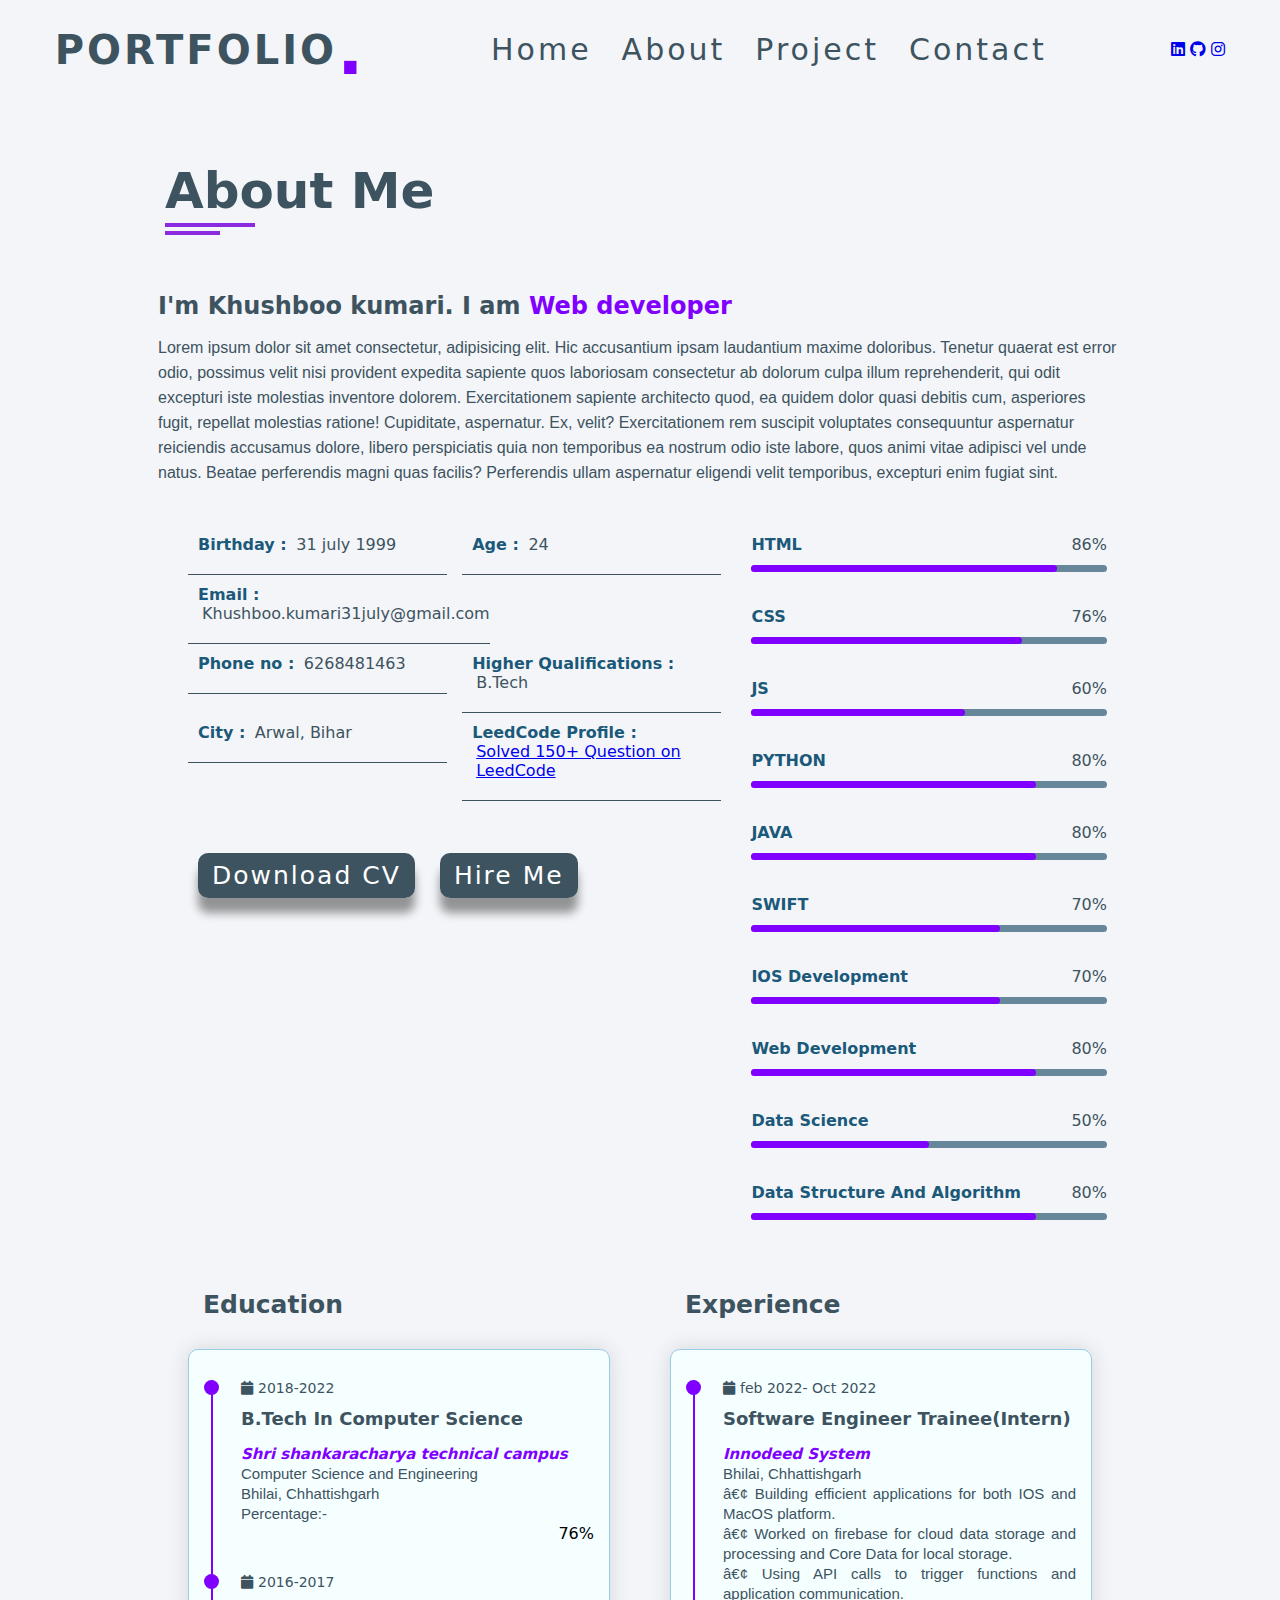
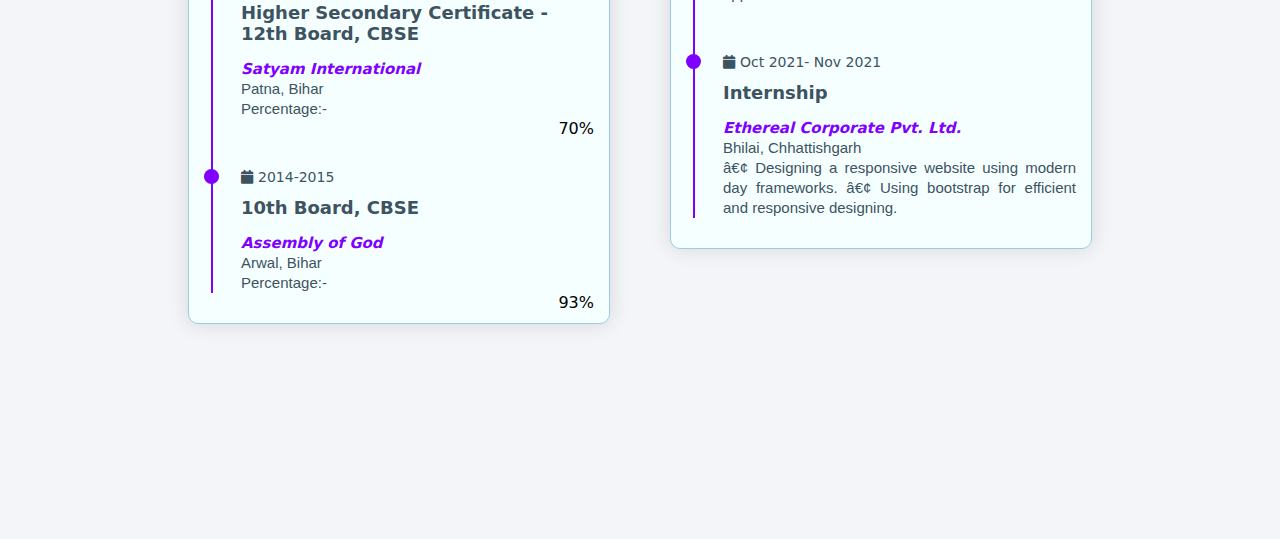
==== about.html @ 5946828c "index.html is main file. this is my portfolio" ====
<!DOCTYPE html>
<html lang ="en">
    <head>
        <meta charset=""UTF-8>
        <link rel="stylesheet" href="aboutstyle.css">
        <link rel="stylesheet" href="https://cdnjs.cloudflare.com/ajax/libs/font-awesome/6.4.0/css/all.min.css">
        <title> Personal Portfolio Website </title>
    </head>
 <body>
    <div class="container">
        <nav>
            <div class="logo">Portfolio<b>.</b></div>
            <ul class="navItems">
                <li><a href="./index.html">Home</a></li>
                <li><a href="./about.html">About</a></li>
                <li><a href="./project.html">Project</a></li>
                <li><a href="./contact.html">Contact</a></li>
                
            </ul>
            <div class="links">
                <a href="https://www.linkedin.com/in/khushboo-kumari-691ba51a3/"><i class="fab fa-linkedin"></i></a>
                <a href="https://github.com/Khushboo9636"><i class="fab fa-github"></i></a>
                <a href="https://www.instagram.com/khushi_k.h.u.s.h/"><i class="fab fa-instagram"></i></a>
   
               
            </div>
        </nav>
        <div class="wrapper">
          <section class="about section">
             <div class="container">
                <div class="row">
                 <div class="section-title">
                <h2>About Me</h2>
              </div>
              </div>
              <div class="row">
                <div class="about-content padd-15">
                   <div class="row">
                    <div class="about-text padd-15">
                        <h3>I'm Khushboo kumari. I am <span>Web developer</span></h3>
                        <p>Lorem ipsum dolor sit amet consectetur, adipisicing elit. Hic accusantium ipsam laudantium maxime doloribus. Tenetur quaerat est error odio, possimus velit nisi provident expedita sapiente quos laboriosam consectetur ab dolorum culpa illum reprehenderit, qui odit excepturi iste molestias inventore dolorem. Exercitationem sapiente architecto quod, ea quidem dolor quasi debitis cum, asperiores fugit, repellat molestias ratione! Cupiditate, aspernatur. Ex, velit? Exercitationem rem suscipit voluptates consequuntur aspernatur reiciendis accusamus dolore, libero perspiciatis quia non temporibus ea nostrum odio iste labore, quos animi vitae adipisci vel unde natus. Beatae perferendis magni quas facilis? Perferendis ullam aspernatur eligendi velit temporibus, excepturi enim fugiat sint.</p>
                    </div>
                   </div>
                   <div class="row">
                    <div class="personal-info">
                        <div class="row">
                            <div class="info-item">
                                <p>Birthday : <span>31 july 1999</span></p>
                            </div>
                            <div class="info-item">
                                <p>Age : <span>24</span></p>
                            </div>
                            <div class="info-item">
                                <p>Email : <span>Khushboo.kumari31july@gmail.com</span></p>
                            </div>
                            <div class="info-item">
                                <p>Phone no : <span>6268481463</span></p>
                            </div>
                            <div class="info-item">
                                <p>Higher Qualifications : <span>B.Tech</span></p>
                            </div>
                            <div class="info-item">
                                <p>City : <span>Arwal, Bihar</span></p>
                            </div>
                            <div class="info-item">
                                <p>LeedCode Profile : <span><a href="https://leetcode.com/Khushboo_12/">Solved 150+ Question on LeedCode</a> </span></p>
                            </div>
                        </div>
                         <div class="row">
                          <div class="button">
                            <a href="Khushboo_ResumeUpdated_GitHub.pdf" class="btn" download="Khushboo_ResumeUpdated_GitHub.pdf">download CV</a>
                            <a href="contact.html" class="btn hire-me">Hire Me</a>
                          </div>
                         </div>
                    </div>
                    <div class="skills padd-15">
                        <div class="row">
                            <div class="skill-item padd-15">
                                <h5>HTML</h5>
                                <div class="progress">
                                    <div class="progress-in" style="width: 86%;"></div>
                                    <div class="skill-percent">86%</div>
                                </div>
                            </div>
                            <div class="skill-item padd-15">
                                <h5>CSS</h5>
                                <div class="progress">
                                    <div class="progress-in" style="width: 76%;"></div>
                                    <div class="skill-percent">76%</div>
                                </div>
                            </div>
                            <div class="skill-item padd-15">
                                <h5>JS</h5>
                                <div class="progress">
                                    <div class="progress-in" style="width: 60%;"></div>
                                    <div class="skill-percent">60%</div>
                                </div>
                            </div>
                            <div class="skill-item padd-15">
                                <h5>PYTHON</h5>
                                <div class="progress">
                                    <div class="progress-in" style="width: 80%;"></div>
                                    <div class="skill-percent">80%</div>
                                </div>
                            </div>
                            <div class="skill-item padd-15">
                                <h5>JAVA</h5>
                                <div class="progress">
                                    <div class="progress-in" style="width: 80%;"></div>
                                    <div class="skill-percent">80%</div>
                                </div>
                            </div>
                            <div class="skill-item padd-15">
                                <h5>SWIFT</h5>
                                <div class="progress">
                                    <div class="progress-in" style="width: 70%;"></div>
                                    <div class="skill-percent">70%</div>
                                </div>
                            </div>
                            <div class="skill-item padd-15">
                                <h5>IOS development</h5>
                                <div class="progress">
                                    <div class="progress-in" style="width: 70%;"></div>
                                    <div class="skill-percent">70%</div>
                                </div>
                            </div>
                            <div class="skill-item padd-15">
                                <h5>Web development</h5>
                                <div class="progress">
                                    <div class="progress-in" style="width: 80%;"></div>
                                    <div class="skill-percent">80%</div>
                                </div>
                            </div>
                            <div class="skill-item padd-15">
                                <h5>Data Science</h5>
                                <div class="progress">
                                    <div class="progress-in" style="width: 50%;"></div>
                                    <div class="skill-percent">50%</div>
                                </div>
                            </div>
                            <div class="skill-item padd-15">
                                <h5>Data Structure and  algorithm</h5>
                                <div class="progress">
                                    <div class="progress-in" style="width: 80%;"></div>
                                    <div class="skill-percent">80%</div>
                                </div>
                            </div>
                        </div>
                    </div>
                   </div>
                   <div class="row">
                    <div class="education">
                        <h3 class="title">
                            Education
                        </h3>
                        <div class="row">
                            <div class="timeline-box padd-15">
                                <div class="timeline shadow-dark">
                                <div class="timeline-item">
                                    <div class="circle-dot"></div>
                                    <h3 class="timeline-date">
                                        <i class="fa fa-calendar"></i>2018-2022
                                    </h3>
                                    <h4 class="timeline-title">B.Tech in computer science</h4>
                                    <p class="timeline-text"><i style="color: #7f00ff; font-weight: 600;">Shri shankaracharya technical campus</i></br>
                                        Computer Science and Engineering</br>
                                        Bhilai, Chhattishgarh</br>
                                        Percentage:-<div class="skill-per" style="float: right;">76%</div>
                                    </p>

                                </div>
                                <div class="timeline-item">
                                    <div class="circle-dot"></div>
                                    <h3 class="timeline-date">
                                        <i class="fa fa-calendar"></i>2016-2017
                                    </h3>
                                    <h4 class="timeline-title">Higher Secondary certificate - 12th Board, CBSE </h4>
                                    <p class="timeline-text"><i style="color: #7f00ff;font-weight: 600">Satyam International</i></br>
                                          Patna, Bihar </br>
                                          Percentage:-<div class="skill-per" style="float: right;">70%</div>
                                    </p>
                                    
                                </div>
                                <div class="timeline-item">
                                    <div class="circle-dot"></div>
                                    <h3 class="timeline-date">
                                        <i class="fa fa-calendar"></i>2014-2015
                                    </h3>
                                    <h4 class="timeline-title">10th Board, CBSE</h4>
                                    <p class="timeline-text"><i style="color: #7f00ff;font-weight: 600">Assembly of God</i></br>
                                        Arwal, Bihar </br>
                                        Percentage:-<div class="skill-per" style="float: right;">93%</div>
                                    </p>
                                    
                                </div>
                            </div>
                            </div>
                        </div>
                    </div>
                    <div class="experience">
                        <h3 class="title">Experience</h3>
                        <div class="row">
                            <div class="timeline-box padd-15">
                                <div class="timeline shadow-dark">
                                <div class="timeline-item">
                                    <div class="circle-dot"></div>
                                    <h3 class="timeline-date">
                                        <i class="fa fa-calendar"></i>feb 2022- Oct 2022
                                    </h3>
                                    <h4 class="timeline-title">Software Engineer Trainee(Intern)</h4>
                                    <p class="timeline-text"><i style="color: #7f00ff; font-weight: 600;">Innodeed System </i></br>
                                   Bhilai, Chhattishgarh </br>
                                   • Building efficient applications for both IOS and MacOS platform. </br>
                                   • Worked on firebase for cloud data storage and processing and Core Data for local storage.</br>
                                   • Using API calls to trigger functions and application communication.
                                    </p>

                                </div>
                                <div class="timeline-item">
                                    <div class="circle-dot"></div>
                                    <h3 class="timeline-date">
                                        <i class="fa fa-calendar"></i>Oct 2021- Nov 2021
                                    </h3>
                                    <h4 class="timeline-title">Internship </h4>
                                    <p class="timeline-text"><i style="color: #7f00ff;font-weight: 600">Ethereal Corporate Pvt. Ltd.</i></br>
                                        Bhilai, Chhattishgarh</br>
                                          • Designing a responsive website using modern day frameworks.
                                          • Using bootstrap for efficient and responsive designing.
                                    </p>
                                </div>
                            </div>
                            </div>
                        </div>
                    </div>
                   </div>

                </div>
              </div>
          </div>
         </section>
         </div>
         </div>

</body>
</html>
---- aboutstyle.css ----
*{
    margin: 0;
    padding: 0;
    box-sizing: border-box;
    font-family:system-ui, -apple-system, BlinkMacSystemFont, 'Segoe UI', Roboto, Oxygen, Ubuntu, Cantarell, 'Open Sans', 'Helvetica Neue', sans-serif ;

}
body{
  
 overflow: visible;
    

}
.container{
    width: 100%;
    min-height: 10vh;
    background-color: #f3f5f8;
    margin: 0;
    padding-bottom: 100px;
   
    
}
.shadow-dark{
    box-shadow: 0 0 20px rgba(48,46,77,0.15);
}
nav {
    display: flex;
    width: 100%;
    justify-content: space-around;
    height: 80px;
    z-index: 111;
    padding-top: 10px;
   
    line-height: 80px;
   
 }
.logo{
    display: flex;
    font-size: 40px;
    font-weight: 800;
    color: #3d535f;
    letter-spacing: 3px;
    cursor: pointer;
    text-transform: uppercase;
}
b{
    font-size: 70px;
    color: #7f00ff;
}
.navItems{
    display: flex;
}
.navItems li {
    list-style: none;
    margin: 0 15px;
}
.navItems li a{
    font-size: 30px;
    color: #3d535f;
    letter-spacing: 3px;
    text-decoration: none;
    text-transform: capitalize;

}
.navItems li:hover a,.links a:hover{
    color: #7f00ff;
}
.link a{
    font-size: 30px;
    color: #3d535f;
    margin: 25px 10px;
}
.wrapper{
    display: flex;
    width: 100%;
    height: 100%;
    justify-content:center ;
    align-items: center;
    padding: 0 10%;
    overflow: hidden;
}
.section.container{
    padding-top: 60px;
    padding-bottom: 70px;
}
.section-title{
    flex: 0 0 100%;
    max-width: 100%;
    padding: 22px;
    margin-bottom: 50px;
    margin-top: 60px;

}
.section-title h2{
    font-size: 50px;
    color: #3d535f;
    font-weight: 700;
    position: relative;
}
.section-title h2::before{
    content: '';
    height: 4px;
    width: 90px;
    background-color: blueviolet;
    position: absolute;
    top: 105%;
    left: 0;
}
.section-title h2::after{
    content: '';
    height: 4px;
    width: 55px;
    background-color: blueviolet;
    position: absolute;
    top: 105%;
    left: 0;
    margin-top: 8px;
}
.row{
    display: flex;
    flex-wrap: wrap;
    margin-left: 15px;
    margin-right: 15px;
    position: relative;
}
.about .about-content{
    flex: 0 0 100%;
    max-width: 100%;
   
}
.about .about-content .about-text{
    flex: 0 0 100%;
    max-width: 100%;
    
}
.about .about-content .about-text h3{
    font-size: 24px;
    margin-bottom: 15px;
    font-weight: 700;
    color: #3d535f;

}
.about .about-content .about-text h3 span{
    color: #7f00ff;
}
.about .about-content .about-text p{
    font-size: 16px;
    line-height: 25px;
    color: #3d535f;
    font-family: sans-serif;


}
.about .about-content .personal-info{
    flex: 0 0 60%;
    max-width: 60%;
 
    margin-top: 40px;
}
.about .about-content .personal-info .info-item{
    flex: 0 0 50%;
    max-width: 80%;
    padding-left: 15px;
}
.about .about-content .personal-info .info-item p{
    font-weight: 600;
    padding: 10px 0 20px 10px;
    font-size: 16px;
    color: #1b597a ;
    border-bottom: 1px solid #3d535f;

}
.about .about-content .personal-info .info-item p span{
    font-weight: 400;
    color: #3d535f;
    margin-left: 4px;
    display: inline-block;
}

.about .about-content .skills{
    flex:0 0 40%;
    max-width: 40%;
    
    margin-top: 40px;
}
.btn{

    text-decoration: none;
    border-radius: 10px;
    outline: none;
    border: none;
    cursor: pointer;
    font-size: 25px;
    font-weight: 400;
    color: #fff;
    background-color: #3d535f;
    padding: 8px 14px;
    margin: 40px 5px;
    letter-spacing: 2px;
    text-transform: capitalize;
    box-shadow: 0 15px 10px rgba(0,0,0,0.4);
}
.button{
    width: 100%;
    position: relative;
    left:20px;
    top: 30px;
     

}
.button:hover{
    background-color: #7f00ff;
}
.about .about-content .personal-info .button{
    margin-top: 30px;
}
.about .about-content .personal-info .button .btn{
    margin-right: 15px;
    margin-top: 10px;
}
.about .about-content .skills .skill-item
{
    flex: 0 0 100%;
    max-width: 100%;
    margin-bottom: 25px;
   
}
.about .about-content .skills .skill-item h5{
    line-height: 40px;
    font-weight: 600;
    font-size: 16px;
    color: #1b597a;
    text-transform: capitalize;

}
.about .about-content .skills .skill-item .progress{
    background-color: #658799;
    height: 7px;
    border-radius: 4px;
    width: 100%;
    position: relative;
}
.about .about-content .skills .skill-item .progress .progress-in{
    position: absolute;
    left: 0;
    top: 0;
    height: 100%;
    border-radius: 4px;
    background-color: #7f00ff;

}
.about .about-content .skills .skill-item .skill-percent{
    position: absolute;
    right: 0;
    color: #3d535f;
    top: -40px;
    font-weight: 400;
    line-height: 40px;

}

.about .about-content .education,
.about .about-content .experience{
 flex: 0 0 50%;
 max-width: 50%;
 margin-top: 30px;

 padding: 15px;
}

.about .about-content h3.title{
    font-size: 25px;
    margin-bottom: 30px;
    font-weight: 700;
    color: #3d535f;
    padding-left: 30px;
}
.about .about-content .timeline-box{
    flex: 0 0 100%;
    max-width: 100%;
}
.about .about-content .timeline{
    background-color: #f5ffff;
    padding: 30px 15px;
    border: 1px solid #9bcce6;
    border-radius: 10px;
    width: 100%;
    position: relative;
}
.about .about-content .timeline .timeline-item {
position: relative;
padding-left: 37px;
padding-bottom: 50px;
}
.about .about-content .timeline .timeline-item:last-child{
 padding-bottom: 0;
}
.about .about-content .timeline .timeline-item::before
{
content: '';
width: 2px;
position: absolute;
height: 100%;
left: 7px;
top: 0;
background-color: #7f00ff;
}
.about .about-content .timeline .circle-dot{
    position: absolute;
    left: 0;
    top: 0;
    height: 15px;
    width: 15px;
    border-radius: 50%;
    background-color: #7f00ff;

}
.about .about-content .timeline .timeline-date{
    font-weight: 400;
    font-size: 14px;
    margin-bottom: 12px;
    color: #3d535f;
}
.about .about-content .timeline .timeline-date .fa{
    margin-right: 5px;
}
.about .about-content .timeline .timeline-title{
    font-weight: 700;
    font-size: 18px;
    margin-bottom: 15px;
    color: #3d535f;
    text-transform: capitalize;
}
.about .about-content .timeline .timeline-text{
    line-height: 20px;
    font-size: 15px;
    text-align: justify;
    color: #3d535f;
    font-family: sans-serif;
}
/* contact  */
.contact-title{
    color: #7f00ff;
    text-align: center;
    font-size: 25px;
    margin-bottom: 20px;
}


.portfolio .portfolio-heading{
    flex: 0 0 100%;
    max-width: 100%;
    margin-bottom: 40px;

}
.portfolio .portfolio-heading h2 {
    color: #3d535f;
    font-weight: 500;
}
.portfolio .container{
    padding-bottom: 40px;
}

.portfolio .portfolio-item{
    flex:0 0 33.33%;
    max-width: 33.33%;
    margin-bottom: 30px;
}
.portfolio .portfolio-item-inner {
    border: 6px solid #3d535f;
    border-radius: 10px;
    overflow: hidden;
    cursor: pointer;
}
.portfolio .portfolio-item-inner .portfolio-img img {
    width: 100%;
    display: block;
}
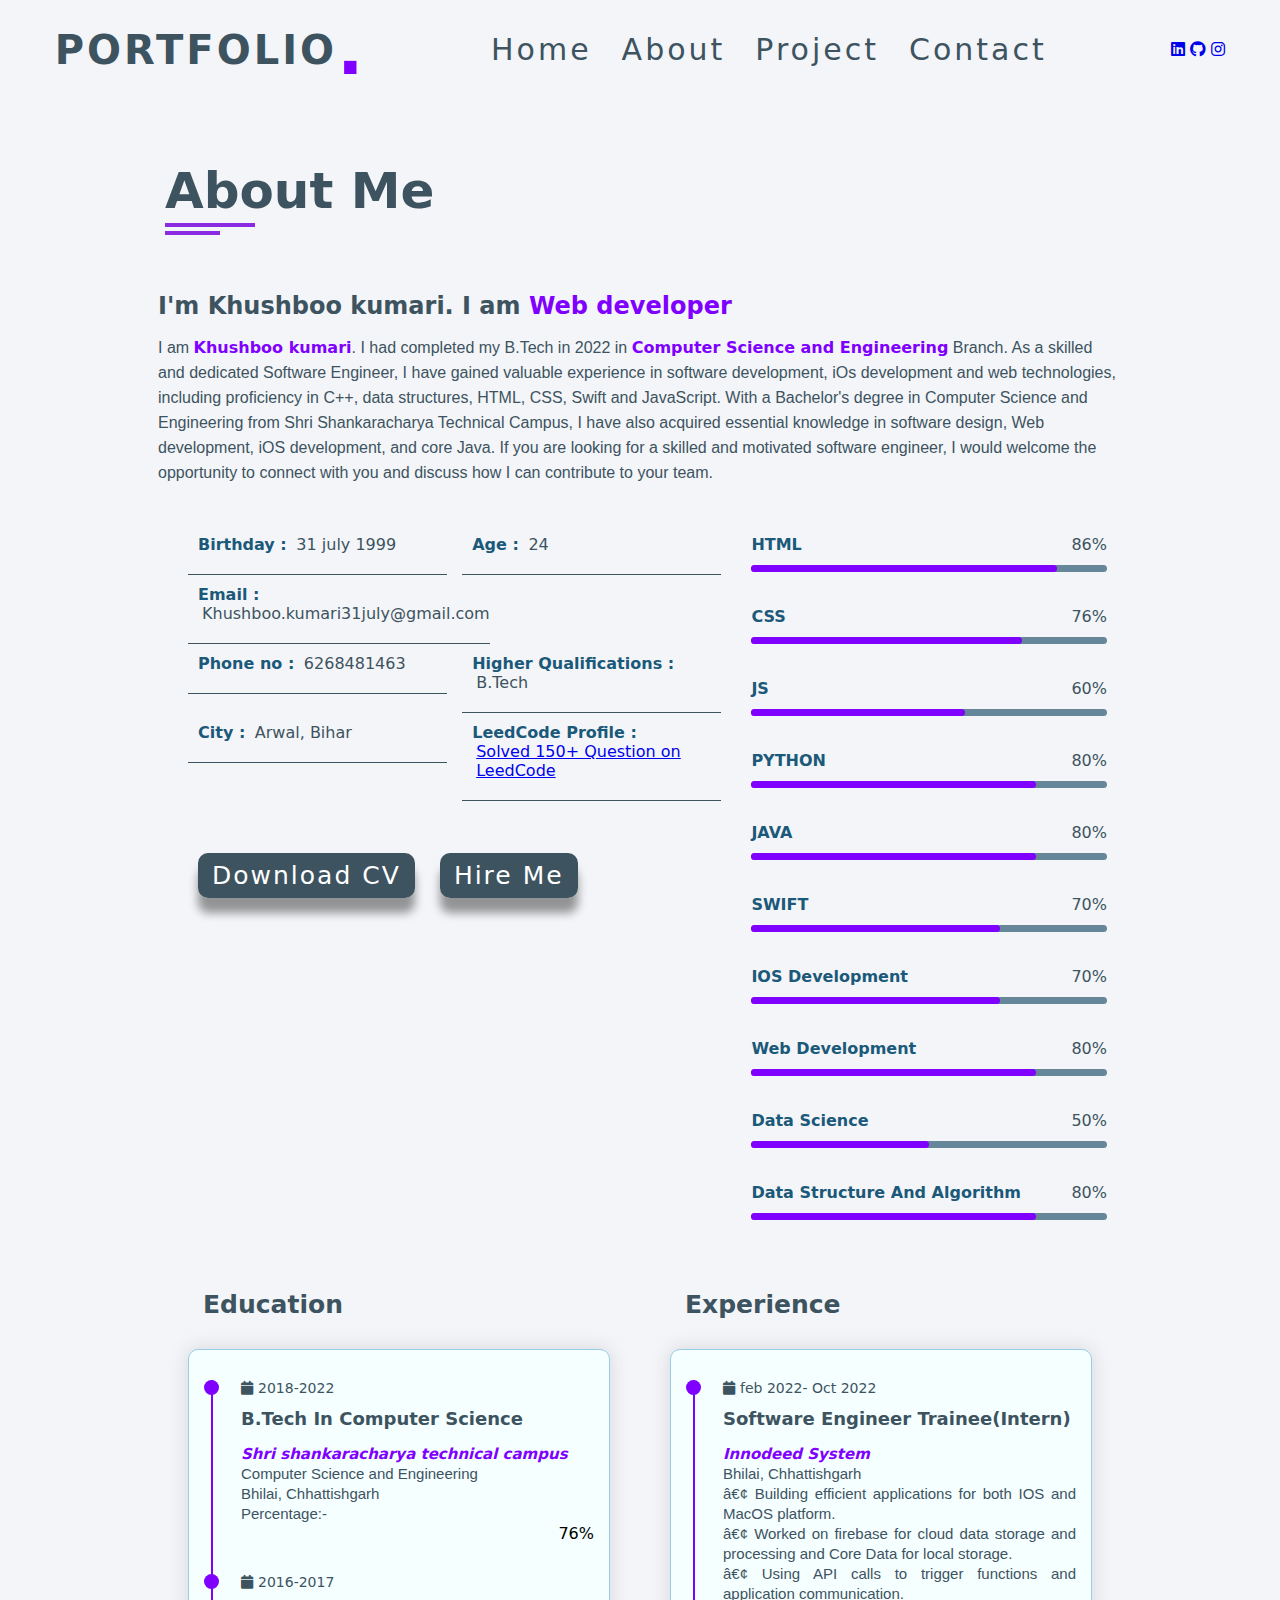
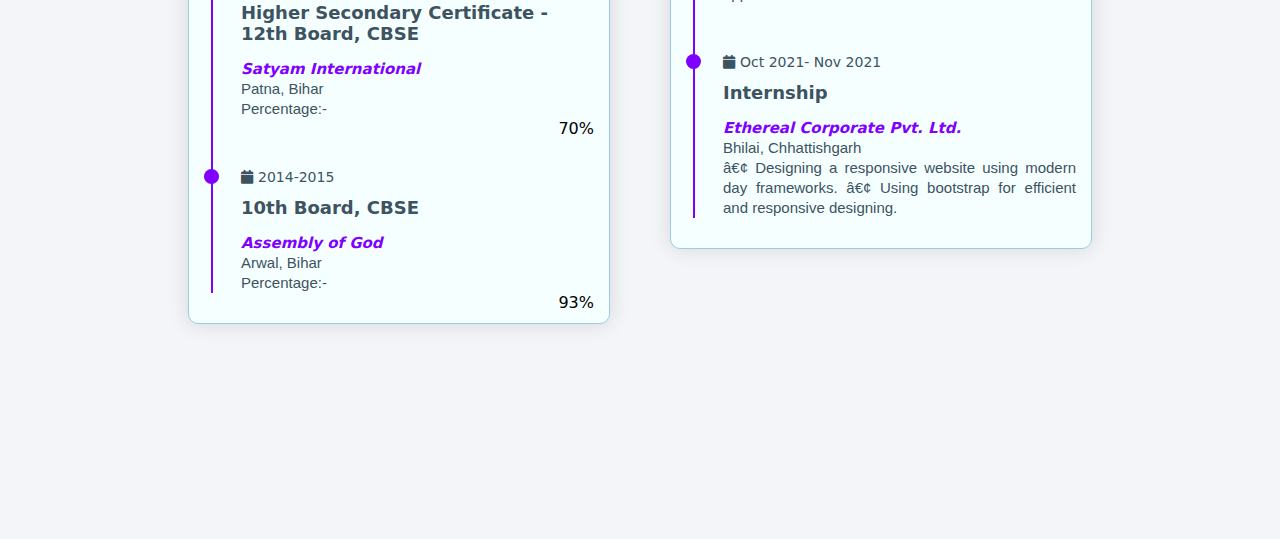
==== commit 3d8e232d: "Update about.html" ====
--- a/about.html
+++ b/about.html
@@ -38,7 +38,7 @@
                    <div class="row">
                     <div class="about-text padd-15">
                         <h3>I'm Khushboo kumari. I am <span>Web developer</span></h3>
-                        <p>Lorem ipsum dolor sit amet consectetur, adipisicing elit. Hic accusantium ipsam laudantium maxime doloribus. Tenetur quaerat est error odio, possimus velit nisi provident expedita sapiente quos laboriosam consectetur ab dolorum culpa illum reprehenderit, qui odit excepturi iste molestias inventore dolorem. Exercitationem sapiente architecto quod, ea quidem dolor quasi debitis cum, asperiores fugit, repellat molestias ratione! Cupiditate, aspernatur. Ex, velit? Exercitationem rem suscipit voluptates consequuntur aspernatur reiciendis accusamus dolore, libero perspiciatis quia non temporibus ea nostrum odio iste labore, quos animi vitae adipisci vel unde natus. Beatae perferendis magni quas facilis? Perferendis ullam aspernatur eligendi velit temporibus, excepturi enim fugiat sint.</p>
+                        <p>I am <span style="color: #7f00ff;; font-weight: 700;">Khushboo kumari</span>. I had completed my B.Tech in 2022 in <span style="color: #7f00ff;; font-weight: 700;"> Computer Science and Engineering</span> Branch. As a skilled and dedicated Software Engineer, I have gained valuable experience in software development,  iOs development and web technologies, including proficiency in C++, data structures, HTML, CSS, Swift and JavaScript. With a Bachelor's degree in Computer Science and Engineering from Shri Shankaracharya Technical Campus, I have also acquired essential knowledge in software design, Web development, iOS development, and core Java.  If you are looking for a skilled and motivated software engineer, I would welcome the opportunity to connect with you and discuss how I can contribute to your team.</p>
                     </div>
                    </div>
                    <div class="row">
@@ -242,4 +242,4 @@
          </div>
 
 </body>
-</html>+</html>
